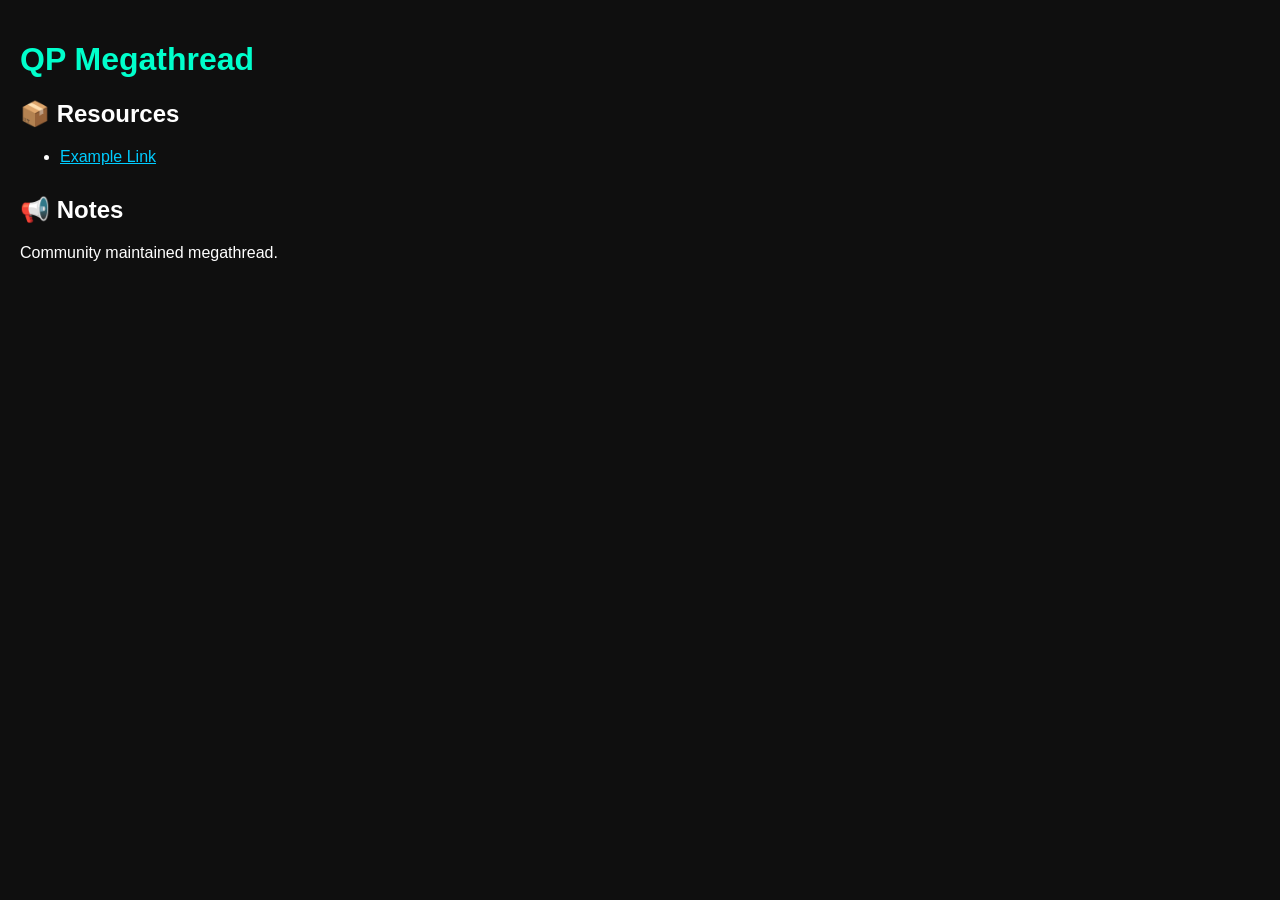
==== index.html @ d5d96639 "Add initial index.html for QP Megathread" ====
<!DOCTYPE html>
<html lang="en">
<head>
    <meta charset="UTF-8">
    <meta name="viewport" content="width=device-width, initial-scale=1.0">
    <title>QP Megathread</title>
    <style>
        body {
            font-family: Arial, sans-serif;
            background: #0f0f0f;
            color: #ffffff;
            margin: 0;
            padding: 20px;
        }
        h1 {
            color: #00ffcc;
        }
        a {
            color: #00ccff;
        }
        .section {
            margin-bottom: 30px;
        }
    </style>
</head>
<body>

<h1>QP Megathread</h1>

<div class="section">
    <h2>📦 Resources</h2>
    <ul>
        <li><a href="#">Example Link</a></li>
    </ul>
</div>

<div class="section">
    <h2>📢 Notes</h2>
    <p>Community maintained megathread.</p>
</div>

</body>
</html>
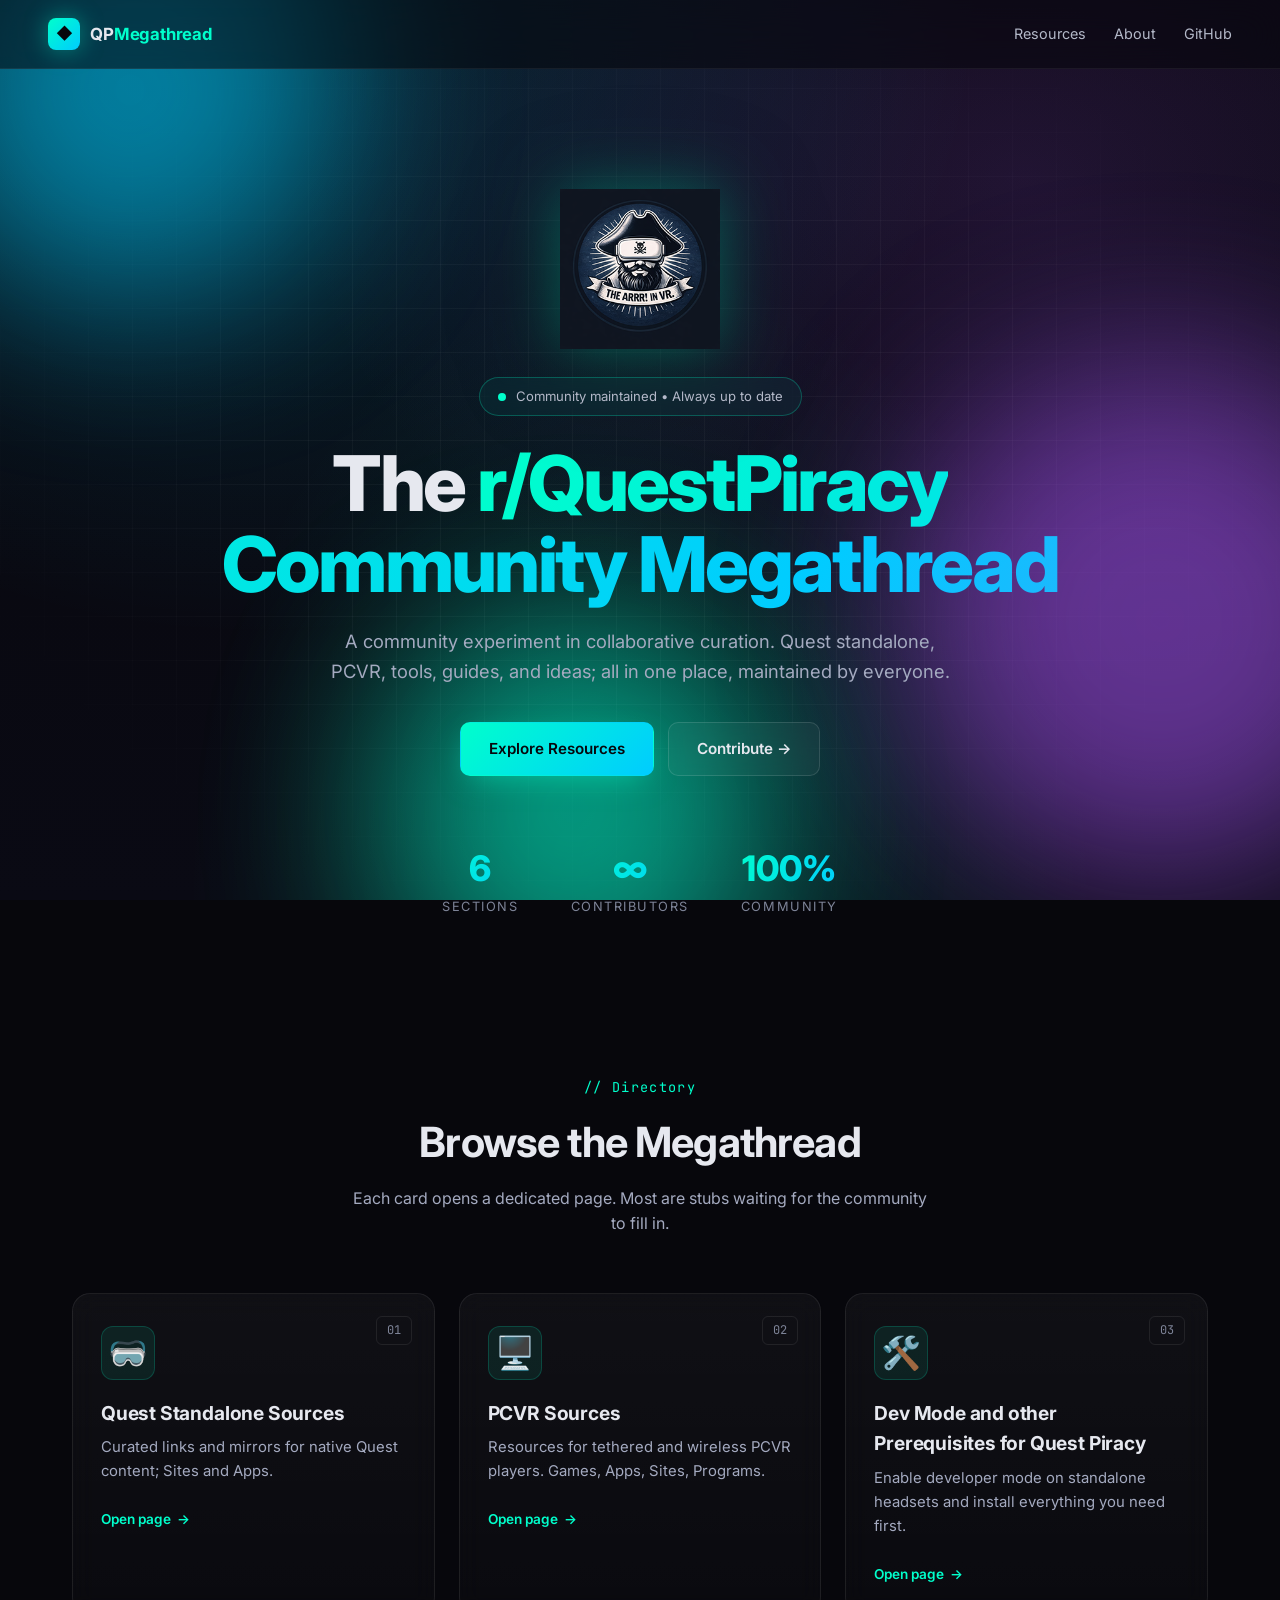
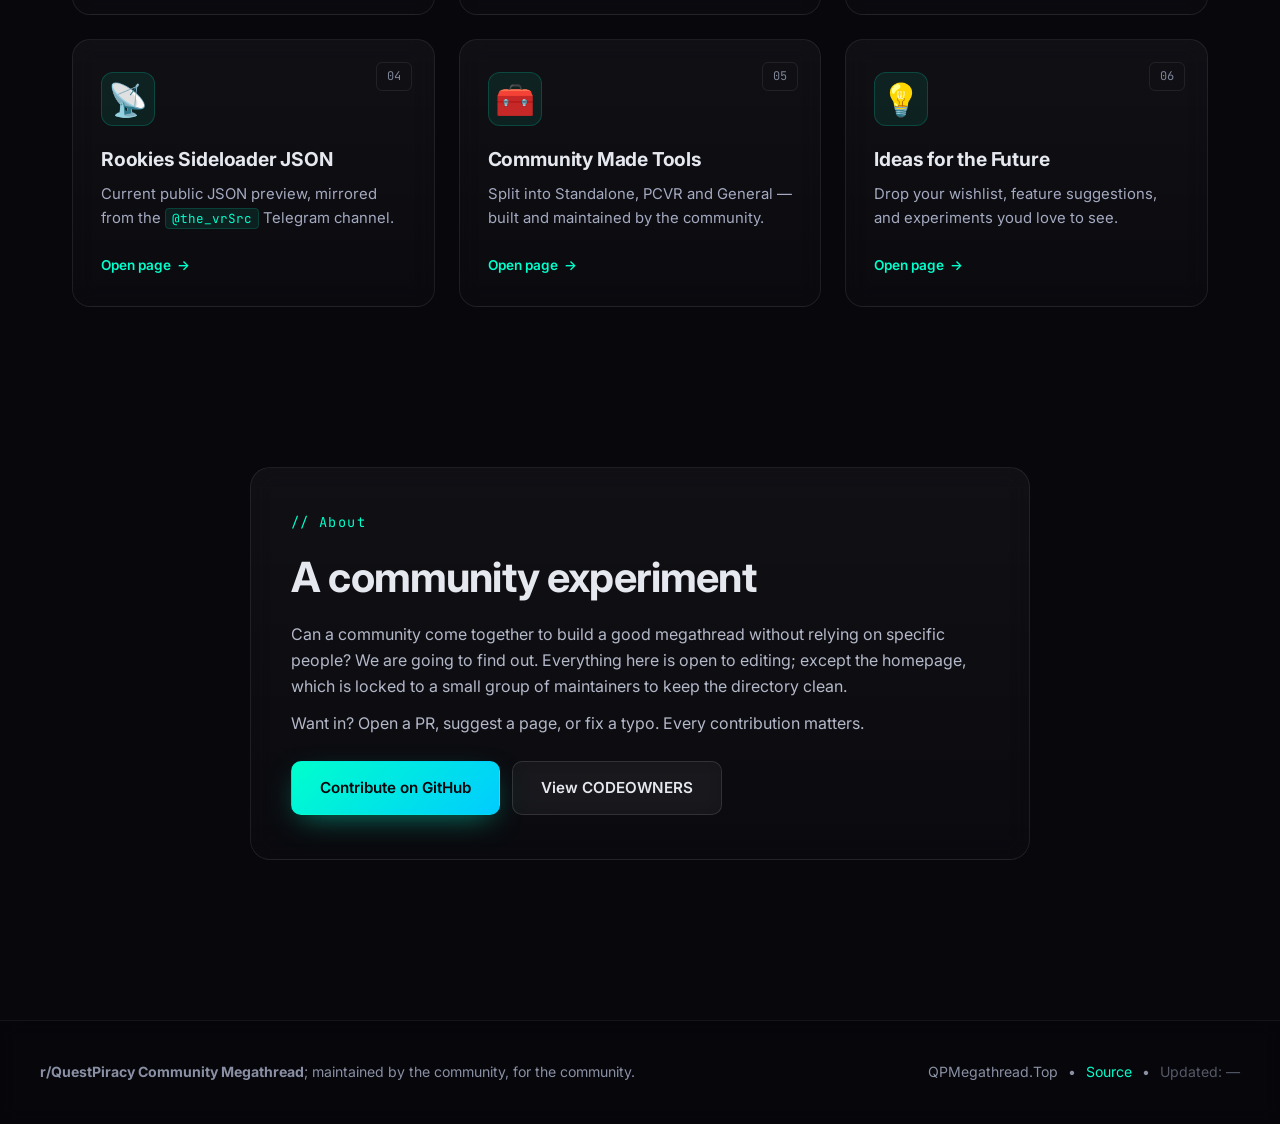
==== commit d62ef952: "Merge pull request #3 from KaladinDMP/claude/enhance-design-navigation-QnfER Claude/enhance design n" ====
--- a/index.html
+++ b/index.html
@@ -3,41 +3,166 @@
 <head>
     <meta charset="UTF-8">
     <meta name="viewport" content="width=device-width, initial-scale=1.0">
-    <title>QP Megathread</title>
-    <style>
-        body {
-            font-family: Arial, sans-serif;
-            background: #0f0f0f;
-            color: #ffffff;
-            margin: 0;
-            padding: 20px;
-        }
-        h1 {
-            color: #00ffcc;
-        }
-        a {
-            color: #00ccff;
-        }
-        .section {
-            margin-bottom: 30px;
-        }
-    </style>
+    <title>r/QuestPiracy Community Megathread</title>
+    <meta name="description" content="A community-maintained r/QuestPiracy megathread for Quest VR headets; Standalone, PCVR resources, tools, and guides.">
+    <link rel="icon" type="image/x-icon" href="assets/images/favicon.ico">
+    <link rel="apple-touch-icon" href="assets/images/logo.png">
+    <link rel="preconnect" href="https://fonts.googleapis.com">
+    <link rel="preconnect" href="https://fonts.gstatic.com" crossorigin>
+    <link href="https://fonts.googleapis.com/css2?family=Inter:wght@300;400;500;600;700;800&family=JetBrains+Mono:wght@400;600&display=swap" rel="stylesheet">
+    <link rel="stylesheet" href="assets/css/style.css">
 </head>
 <body>
 
-<h1>QP Megathread</h1>
-
-<div class="section">
-    <h2>📦 Resources</h2>
-    <ul>
-        <li><a href="#">Example Link</a></li>
-    </ul>
+<!-- Animated background -->
+<div class="bg-gradient"></div>
+<div class="bg-grid"></div>
+<div class="bg-orbs">
+    <div class="orb orb-1"></div>
+    <div class="orb orb-2"></div>
+    <div class="orb orb-3"></div>
 </div>
 
-<div class="section">
-    <h2>📢 Notes</h2>
-    <p>Community maintained megathread.</p>
-</div>
+<!-- Navbar -->
+<nav class="navbar">
+    <a href="index.html" class="brand">
+        <span class="brand-icon">◆</span>
+        <span class="brand-text">QP<span class="brand-accent">Megathread</span></span>
+    </a>
+    <div class="nav-links">
+        <a href="#resources">Resources</a>
+        <a href="#about">About</a>
+        <a href="https://github.com/KaladinDMP/QP-Megathread" target="_blank" rel="noopener">GitHub</a>
+    </div>
+</nav>
 
+<!-- Hero -->
+<header class="hero">
+    <div class="hero-logo-wrap">
+        <img src="assets/images/logo.png" alt="QP Megathread logo" class="hero-logo">
+    </div>
+    <div class="hero-badge">
+        <span class="pulse-dot"></span>
+        Community maintained &bull; Always up to date
+    </div>
+    <h1 class="hero-title">
+        The <span class="gradient-text">r/QuestPiracy Community Megathread</span>
+    </h1>
+    <p class="hero-sub">
+        A community experiment in collaborative curation. Quest standalone, PCVR, tools, guides, and ideas; all in one place, maintained by everyone.
+    </p>
+    <div class="hero-cta">
+        <a href="#resources" class="btn btn-primary">Explore Resources</a>
+        <a href="https://github.com/KaladinDMP/QP-Megathread" target="_blank" rel="noopener" class="btn btn-ghost">Contribute →</a>
+    </div>
+    <div class="hero-stats">
+        <div class="stat"><div class="stat-num">6</div><div class="stat-label">Sections</div></div>
+        <div class="stat"><div class="stat-num">∞</div><div class="stat-label">Contributors</div></div>
+        <div class="stat"><div class="stat-num">100%</div><div class="stat-label">Community</div></div>
+    </div>
+</header>
+
+<!-- Resources grid -->
+<section id="resources" class="section">
+    <div class="section-head">
+        <div class="section-kicker">// Directory</div>
+        <h2 class="section-title">Browse the Megathread</h2>
+        <p class="section-sub">Each card opens a dedicated page. Most are stubs waiting for the community to fill in.</p>
+    </div>
+
+    <div class="card-grid">
+        <a href="pages/quest-standalone.html" class="card" style="--i:1">
+            <div class="card-glow"></div>
+            <div class="card-icon">🥽</div>
+            <div class="card-tag">01</div>
+            <h3 class="card-title">Quest Standalone Sources</h3>
+            <p class="card-desc">Curated links and mirrors for native Quest content; Sites and Apps.</p>
+            <div class="card-cta">Open page <span class="arrow">→</span></div>
+        </a>
+
+        <a href="pages/pcvr.html" class="card" style="--i:2">
+            <div class="card-glow"></div>
+            <div class="card-icon">🖥️</div>
+            <div class="card-tag">02</div>
+            <h3 class="card-title">PCVR Sources</h3>
+            <p class="card-desc">Resources for tethered and wireless PCVR players. Games, Apps, Sites, Programs.</p>
+            <div class="card-cta">Open page <span class="arrow">→</span></div>
+        </a>
+
+        <a href="pages/dev-mode.html" class="card" style="--i:3">
+            <div class="card-glow"></div>
+            <div class="card-icon">🛠️</div>
+            <div class="card-tag">03</div>
+            <h3 class="card-title">Dev Mode and other Prerequisites for Quest Piracy</h3>
+            <p class="card-desc">Enable developer mode on standalone headsets and install everything you need first.</p>
+            <div class="card-cta">Open page <span class="arrow">→</span></div>
+        </a>
+
+        <a href="pages/rookies-json.html" class="card" style="--i:4">
+            <div class="card-glow"></div>
+            <div class="card-icon">📡</div>
+            <div class="card-tag">04</div>
+            <h3 class="card-title">Rookies Sideloader JSON</h3>
+            <p class="card-desc">Current public JSON preview, mirrored from the <code>@the_vrSrc</code> Telegram channel.</p>
+            <div class="card-cta">Open page <span class="arrow">→</span></div>
+        </a>
+
+        <a href="pages/tools.html" class="card" style="--i:5">
+            <div class="card-glow"></div>
+            <div class="card-icon">🧰</div>
+            <div class="card-tag">05</div>
+            <h3 class="card-title">Community Made Tools</h3>
+            <p class="card-desc">Split into Standalone, PCVR and General &mdash; built and maintained by the community.</p>
+            <div class="card-cta">Open page <span class="arrow">→</span></div>
+        </a>
+
+        <a href="pages/ideas.html" class="card" style="--i:6">
+            <div class="card-glow"></div>
+            <div class="card-icon">💡</div>
+            <div class="card-tag">06</div>
+            <h3 class="card-title">Ideas for the Future</h3>
+            <p class="card-desc">Drop your wishlist, feature suggestions, and experiments youd love to see.</p>
+            <div class="card-cta">Open page <span class="arrow">→</span></div>
+        </a>
+    </div>
+</section>
+
+<!-- About -->
+<section id="about" class="section">
+    <div class="about-wrap">
+        <div class="about-card">
+            <div class="section-kicker">// About</div>
+            <h2 class="section-title">A community experiment</h2>
+            <p>
+                Can a community come together to build a good megathread without relying on specific people? We are going to find out.
+                Everything here is open to editing; except the homepage, which is locked to a small group of maintainers to keep the directory clean.
+            </p>
+            <p>
+                Want in? Open a PR, suggest a page, or fix a typo. Every contribution matters.
+            </p>
+            <div class="about-actions">
+                <a href="https://github.com/KaladinDMP/QP-Megathread" target="_blank" rel="noopener" class="btn btn-primary">Contribute on GitHub</a>
+                <a href="https://github.com/KaladinDMP/QP-Megathread/blob/main/.github/CODEOWNERS" target="_blank" rel="noopener" class="btn btn-ghost">View CODEOWNERS</a>
+            </div>
+        </div>
+    </div>
+</section>
+
+<footer class="footer">
+    <div class="footer-inner">
+        <div>
+            <strong>r/QuestPiracy Community Megathread</strong>; maintained by the community, for the community.
+        </div>
+        <div class="footer-meta">
+            <span>QPMegathread.Top</span>
+            <span>&bull;</span>
+            <a href="https://github.com/KaladinDMP/QP-Megathread" target="_blank" rel="noopener">Source</a>
+            <span>&bull;</span>
+            <span id="last-updated" style="opacity:0.6;">Updated: —</span>
+        </div>
+    </div>
+</footer>
+
+<script src="assets/js/main.js"></script>
 </body>
 </html>
--- a/assets/css/style.css
+++ b/assets/css/style.css
@@ -0,0 +1,545 @@
+/* ---------- Reset & base ---------- */
+*,*::before,*::after { box-sizing: border-box; }
+html { scroll-behavior: smooth; }
+body {
+    margin: 0;
+    font-family: 'Inter', system-ui, -apple-system, sans-serif;
+    background: #07070c;
+    color: #e6e8ef;
+    line-height: 1.6;
+    overflow-x: hidden;
+    min-height: 100vh;
+}
+
+code {
+    font-family: 'JetBrains Mono', ui-monospace, monospace;
+    background: rgba(0, 255, 204, 0.08);
+    color: #00ffcc;
+    padding: 1px 6px;
+    border-radius: 4px;
+    font-size: 0.85em;
+    border: 1px solid rgba(0, 255, 204, 0.15);
+}
+
+a { color: inherit; text-decoration: none; }
+
+/* ---------- Background ---------- */
+.bg-gradient {
+    position: fixed;
+    inset: 0;
+    z-index: -3;
+    background:
+        radial-gradient(ellipse at 20% 0%, rgba(0, 204, 255, 0.18), transparent 50%),
+        radial-gradient(ellipse at 80% 20%, rgba(168, 85, 247, 0.16), transparent 50%),
+        radial-gradient(ellipse at 50% 100%, rgba(0, 255, 204, 0.14), transparent 50%),
+        linear-gradient(180deg, #07070c 0%, #0a0a14 100%);
+    animation: bg-shift 18s ease-in-out infinite alternate;
+}
+
+@keyframes bg-shift {
+    0%   { background-position: 0% 0%, 100% 0%, 50% 100%, 0 0; }
+    100% { background-position: 10% 10%, 90% 15%, 55% 95%, 0 0; }
+}
+
+.bg-grid {
+    position: fixed;
+    inset: 0;
+    z-index: -2;
+    background-image:
+        linear-gradient(rgba(255,255,255,0.035) 1px, transparent 1px),
+        linear-gradient(90deg, rgba(255,255,255,0.035) 1px, transparent 1px);
+    background-size: 44px 44px;
+    mask-image: radial-gradient(ellipse at center, black 40%, transparent 80%);
+    -webkit-mask-image: radial-gradient(ellipse at center, black 40%, transparent 80%);
+}
+
+.bg-orbs { position: fixed; inset: 0; z-index: -1; pointer-events: none; overflow: hidden; }
+.orb {
+    position: absolute;
+    border-radius: 50%;
+    filter: blur(90px);
+    opacity: 0.55;
+    will-change: transform;
+}
+.orb-1 { width: 420px; height: 420px; top: -120px; left: -80px; background: #00ccff; animation: float 14s ease-in-out infinite; }
+.orb-2 { width: 520px; height: 520px; top: 40%;    right: -140px; background: #a855f7; animation: float 17s ease-in-out infinite reverse; }
+.orb-3 { width: 380px; height: 380px; bottom: -100px; left: 30%;  background: #00ffcc; animation: float 20s ease-in-out infinite; }
+
+@keyframes float {
+    0%,100% { transform: translate(0,0) scale(1); }
+    50%     { transform: translate(40px,-30px) scale(1.08); }
+}
+
+/* ---------- Navbar ---------- */
+.navbar {
+    position: sticky;
+    top: 0;
+    z-index: 50;
+    display: flex;
+    align-items: center;
+    justify-content: space-between;
+    padding: 18px 48px;
+    backdrop-filter: blur(18px);
+    -webkit-backdrop-filter: blur(18px);
+    background: rgba(7, 7, 12, 0.55);
+    border-bottom: 1px solid rgba(255,255,255,0.06);
+    animation: slide-down 0.8s ease-out;
+}
+
+@keyframes slide-down {
+    from { transform: translateY(-100%); opacity: 0; }
+    to   { transform: translateY(0);     opacity: 1; }
+}
+
+.brand {
+    display: flex;
+    align-items: center;
+    gap: 10px;
+    font-weight: 700;
+    font-size: 1.05rem;
+    letter-spacing: -0.01em;
+}
+.brand-icon {
+    display: inline-flex;
+    align-items: center;
+    justify-content: center;
+    width: 32px; height: 32px;
+    background: linear-gradient(135deg, #00ffcc, #00ccff);
+    color: #07070c;
+    border-radius: 8px;
+    font-size: 16px;
+    box-shadow: 0 0 24px rgba(0, 255, 204, 0.4);
+    animation: spin-slow 12s linear infinite;
+}
+@keyframes spin-slow { from { transform: rotate(0deg); } to { transform: rotate(360deg); } }
+
+/* Hero logo (big, centred, floating above the title) */
+.hero-logo-wrap {
+    display: flex;
+    justify-content: center;
+    margin-bottom: 28px;
+    animation: fade-up 1s ease-out;
+}
+.hero-logo {
+    width: clamp(110px, 18vw, 160px);
+    height: auto;
+    object-fit: contain;
+    filter:
+        drop-shadow(0 0 32px rgba(0, 255, 204, 0.35))
+        drop-shadow(0 12px 40px rgba(0, 0, 0, 0.5));
+    animation: hero-float 6s ease-in-out infinite;
+    transition: transform 0.5s ease, filter 0.5s ease;
+}
+.hero-logo:hover {
+    transform: scale(1.06) rotate(-2deg);
+    filter:
+        drop-shadow(0 0 48px rgba(0, 255, 204, 0.55))
+        drop-shadow(0 16px 48px rgba(0, 0, 0, 0.55));
+}
+@keyframes hero-float {
+    0%,100% { transform: translateY(0); }
+    50%     { transform: translateY(-10px); }
+}
+
+.brand-accent { color: #00ffcc; }
+
+.nav-links { display: flex; gap: 28px; }
+.nav-links a {
+    font-size: 0.9rem;
+    color: #b4b9c9;
+    position: relative;
+    transition: color 0.25s ease;
+}
+.nav-links a::after {
+    content: '';
+    position: absolute;
+    left: 0; bottom: -4px;
+    width: 0; height: 2px;
+    background: linear-gradient(90deg, #00ffcc, #00ccff);
+    transition: width 0.3s ease;
+}
+.nav-links a:hover { color: #fff; }
+.nav-links a:hover::after { width: 100%; }
+
+/* ---------- Hero ---------- */
+.hero {
+    max-width: 1040px;
+    margin: 0 auto;
+    padding: 120px 32px 80px;
+    text-align: center;
+    animation: fade-up 1s ease-out;
+}
+
+@keyframes fade-up {
+    from { opacity: 0; transform: translateY(30px); }
+    to   { opacity: 1; transform: translateY(0); }
+}
+
+.hero-badge {
+    display: inline-flex;
+    align-items: center;
+    gap: 10px;
+    padding: 8px 18px;
+    border: 1px solid rgba(0, 255, 204, 0.25);
+    border-radius: 999px;
+    font-size: 0.82rem;
+    color: #b4b9c9;
+    background: rgba(0, 255, 204, 0.05);
+    margin-bottom: 28px;
+    backdrop-filter: blur(10px);
+}
+.pulse-dot {
+    width: 8px; height: 8px;
+    border-radius: 50%;
+    background: #00ffcc;
+    box-shadow: 0 0 0 0 rgba(0, 255, 204, 0.7);
+    animation: pulse 2s infinite;
+}
+@keyframes pulse {
+    0%   { box-shadow: 0 0 0 0   rgba(0, 255, 204, 0.7); }
+    70%  { box-shadow: 0 0 0 12px rgba(0, 255, 204, 0); }
+    100% { box-shadow: 0 0 0 0   rgba(0, 255, 204, 0); }
+}
+
+.hero-title {
+    font-size: clamp(2.6rem, 6vw, 4.8rem);
+    font-weight: 800;
+    letter-spacing: -0.035em;
+    line-height: 1.05;
+    margin: 0 0 22px;
+}
+.gradient-text {
+    background: linear-gradient(120deg, #00ffcc 0%, #00ccff 40%, #a855f7 100%);
+    background-size: 200% 200%;
+    -webkit-background-clip: text;
+    background-clip: text;
+    color: transparent;
+    animation: gradient-shift 6s ease-in-out infinite;
+}
+@keyframes gradient-shift {
+    0%,100% { background-position: 0% 50%; }
+    50%     { background-position: 100% 50%; }
+}
+
+.hero-sub {
+    font-size: 1.15rem;
+    color: #a4aac0;
+    max-width: 640px;
+    margin: 0 auto 36px;
+}
+
+.hero-cta {
+    display: flex;
+    gap: 14px;
+    justify-content: center;
+    flex-wrap: wrap;
+    margin-bottom: 64px;
+}
+
+.btn {
+    display: inline-flex;
+    align-items: center;
+    gap: 8px;
+    padding: 14px 28px;
+    border-radius: 10px;
+    font-weight: 600;
+    font-size: 0.95rem;
+    transition: transform 0.25s ease, box-shadow 0.25s ease, background 0.25s ease;
+    cursor: pointer;
+    border: 1px solid transparent;
+}
+.btn-primary {
+    background: linear-gradient(135deg, #00ffcc, #00ccff);
+    color: #07070c;
+    box-shadow: 0 10px 30px -10px rgba(0, 255, 204, 0.5);
+}
+.btn-primary:hover { transform: translateY(-2px); box-shadow: 0 18px 44px -10px rgba(0, 255, 204, 0.65); }
+.btn-ghost {
+    background: rgba(255,255,255,0.04);
+    color: #e6e8ef;
+    border-color: rgba(255,255,255,0.12);
+    backdrop-filter: blur(10px);
+}
+.btn-ghost:hover { background: rgba(255,255,255,0.08); transform: translateY(-2px); }
+
+.hero-stats {
+    display: flex;
+    justify-content: center;
+    gap: 52px;
+    flex-wrap: wrap;
+}
+.stat-num {
+    font-size: 2.2rem;
+    font-weight: 800;
+    background: linear-gradient(120deg, #00ffcc, #00ccff);
+    -webkit-background-clip: text;
+    background-clip: text;
+    color: transparent;
+}
+.stat-label {
+    font-size: 0.8rem;
+    color: #7e8498;
+    text-transform: uppercase;
+    letter-spacing: 0.12em;
+}
+
+/* ---------- Sections ---------- */
+.section {
+    max-width: 1200px;
+    margin: 0 auto;
+    padding: 80px 32px;
+}
+.section-head { text-align: center; margin-bottom: 56px; }
+.section-kicker {
+    font-family: 'JetBrains Mono', monospace;
+    color: #00ffcc;
+    font-size: 0.85rem;
+    letter-spacing: 0.1em;
+    margin-bottom: 10px;
+}
+.section-title {
+    font-size: clamp(1.8rem, 3.5vw, 2.6rem);
+    font-weight: 700;
+    letter-spacing: -0.02em;
+    margin: 0 0 10px;
+}
+.section-sub {
+    color: #a4aac0;
+    max-width: 580px;
+    margin: 0 auto;
+}
+
+/* ---------- Card grid ---------- */
+.card-grid {
+    display: grid;
+    grid-template-columns: repeat(auto-fit, minmax(300px, 1fr));
+    gap: 24px;
+}
+
+.card {
+    position: relative;
+    padding: 32px 28px 28px;
+    border-radius: 18px;
+    background: linear-gradient(180deg, rgba(255,255,255,0.04), rgba(255,255,255,0.015));
+    border: 1px solid rgba(255,255,255,0.08);
+    overflow: hidden;
+    transition: transform 0.4s cubic-bezier(.2,.8,.2,1), border-color 0.3s ease;
+    opacity: 0;
+    transform: translateY(24px);
+    animation: card-in 0.7s cubic-bezier(.2,.8,.2,1) forwards;
+    animation-delay: calc(var(--i, 1) * 80ms);
+    backdrop-filter: blur(12px);
+}
+@keyframes card-in { to { opacity: 1; transform: translateY(0); } }
+
+.card::before {
+    content: '';
+    position: absolute;
+    inset: 0;
+    padding: 1px;
+    border-radius: inherit;
+    background: linear-gradient(135deg, rgba(0,255,204,0.4), transparent 40%, rgba(168,85,247,0.4));
+    -webkit-mask: linear-gradient(#fff 0 0) content-box, linear-gradient(#fff 0 0);
+    mask: linear-gradient(#fff 0 0) content-box, linear-gradient(#fff 0 0);
+    -webkit-mask-composite: xor;
+    mask-composite: exclude;
+    opacity: 0;
+    transition: opacity 0.3s ease;
+    pointer-events: none;
+}
+.card:hover { transform: translateY(-6px); }
+.card:hover::before { opacity: 1; }
+
+.card-glow {
+    position: absolute;
+    top: -60%; left: -60%;
+    width: 220%; height: 220%;
+    background: radial-gradient(circle, rgba(0, 255, 204, 0.12), transparent 40%);
+    opacity: 0;
+    transition: opacity 0.4s ease;
+    pointer-events: none;
+}
+.card:hover .card-glow { opacity: 1; }
+
+.card-icon {
+    font-size: 2rem;
+    margin-bottom: 18px;
+    display: inline-flex;
+    align-items: center;
+    justify-content: center;
+    width: 54px; height: 54px;
+    border-radius: 12px;
+    background: rgba(0, 255, 204, 0.08);
+    border: 1px solid rgba(0, 255, 204, 0.18);
+    transition: transform 0.4s ease;
+}
+.card:hover .card-icon { transform: rotate(-5deg) scale(1.05); }
+
+.card-tag {
+    position: absolute;
+    top: 22px; right: 22px;
+    font-family: 'JetBrains Mono', monospace;
+    font-size: 0.75rem;
+    color: #7e8498;
+    padding: 4px 10px;
+    border: 1px solid rgba(255,255,255,0.08);
+    border-radius: 6px;
+}
+
+.card-title {
+    font-size: 1.2rem;
+    font-weight: 700;
+    margin: 0 0 8px;
+    letter-spacing: -0.01em;
+}
+.card-desc {
+    color: #a4aac0;
+    font-size: 0.93rem;
+    margin: 0 0 22px;
+    min-height: 46px;
+}
+.card-cta {
+    font-size: 0.85rem;
+    font-weight: 600;
+    color: #00ffcc;
+    display: inline-flex;
+    align-items: center;
+    gap: 6px;
+}
+.arrow { transition: transform 0.3s ease; display: inline-block; }
+.card:hover .arrow { transform: translateX(5px); }
+
+/* ---------- About ---------- */
+.about-wrap { display: flex; justify-content: center; }
+.about-card {
+    max-width: 780px;
+    padding: 44px 40px;
+    border-radius: 20px;
+    background: linear-gradient(180deg, rgba(255,255,255,0.04), rgba(255,255,255,0.015));
+    border: 1px solid rgba(255,255,255,0.08);
+    backdrop-filter: blur(12px);
+}
+.about-card p { color: #b4b9c9; margin: 12px 0; }
+.about-actions { display: flex; gap: 12px; flex-wrap: wrap; margin-top: 24px; }
+
+/* ---------- Footer ---------- */
+.footer {
+    margin-top: 80px;
+    padding: 40px 32px;
+    border-top: 1px solid rgba(255,255,255,0.06);
+    background: rgba(7,7,12,0.4);
+    backdrop-filter: blur(8px);
+}
+.footer-inner {
+    max-width: 1200px;
+    margin: 0 auto;
+    display: flex;
+    justify-content: space-between;
+    gap: 20px;
+    flex-wrap: wrap;
+    color: #8a90a4;
+    font-size: 0.88rem;
+}
+.footer-meta { display: flex; gap: 10px; }
+.footer-meta a { color: #00ffcc; }
+.footer-meta a:hover { text-decoration: underline; }
+
+/* ---------- Page template (subpages) ---------- */
+.page-hero {
+    max-width: 900px;
+    margin: 0 auto;
+    padding: 100px 32px 40px;
+    text-align: center;
+    animation: fade-up 0.8s ease-out;
+}
+.page-hero h1 {
+    font-size: clamp(2.2rem, 5vw, 3.6rem);
+    font-weight: 800;
+    letter-spacing: -0.03em;
+    margin: 14px 0 16px;
+}
+.page-hero p { color: #a4aac0; max-width: 640px; margin: 0 auto; font-size: 1.05rem; }
+
+.breadcrumb {
+    display: inline-flex;
+    gap: 8px;
+    font-size: 0.82rem;
+    color: #7e8498;
+    font-family: 'JetBrains Mono', monospace;
+}
+.breadcrumb a { color: #00ffcc; }
+.breadcrumb a:hover { text-decoration: underline; }
+
+.placeholder {
+    max-width: 900px;
+    margin: 20px auto 80px;
+    padding: 0 32px;
+}
+.placeholder-box {
+    border: 1px dashed rgba(255,255,255,0.14);
+    border-radius: 16px;
+    padding: 48px 32px;
+    text-align: center;
+    background: rgba(255,255,255,0.02);
+    color: #8a90a4;
+}
+.placeholder-box strong { color: #e6e8ef; display: block; margin-bottom: 8px; font-size: 1.1rem; }
+
+.subnav {
+    display: flex;
+    gap: 10px;
+    flex-wrap: wrap;
+    justify-content: center;
+    margin: 16px 0 40px;
+}
+.subnav a {
+    padding: 8px 16px;
+    border-radius: 8px;
+    font-size: 0.85rem;
+    background: rgba(255,255,255,0.04);
+    border: 1px solid rgba(255,255,255,0.08);
+    color: #b4b9c9;
+    transition: all 0.25s ease;
+}
+.subnav a:hover { background: rgba(0,255,204,0.08); border-color: rgba(0,255,204,0.3); color: #fff; }
+
+/* ---------- Telegram embed (rookies page) ---------- */
+.tg-wrap {
+    max-width: 900px;
+    margin: 0 auto 80px;
+    padding: 0 32px;
+}
+.tg-frame {
+    width: 100%;
+    height: 620px;
+    border-radius: 16px;
+    border: 1px solid rgba(255,255,255,0.08);
+    background: #17212b;
+    overflow: hidden;
+}
+.tg-frame iframe { width: 100%; height: 100%; border: 0; }
+.tg-note {
+    color: #8a90a4;
+    font-size: 0.85rem;
+    text-align: center;
+    margin-top: 16px;
+}
+
+/* ---------- Responsive ---------- */
+@media (max-width: 720px) {
+    .navbar { padding: 14px 20px; }
+    .nav-links { gap: 18px; }
+    .nav-links a:nth-child(1) { display: none; }
+    .hero { padding: 80px 20px 60px; }
+    .hero-stats { gap: 36px; }
+    .section { padding: 60px 20px; }
+    .about-card { padding: 32px 24px; }
+}
+
+@media (prefers-reduced-motion: reduce) {
+    *, *::before, *::after {
+        animation-duration: 0.01ms !important;
+        animation-iteration-count: 1 !important;
+        transition-duration: 0.01ms !important;
+    }
+}
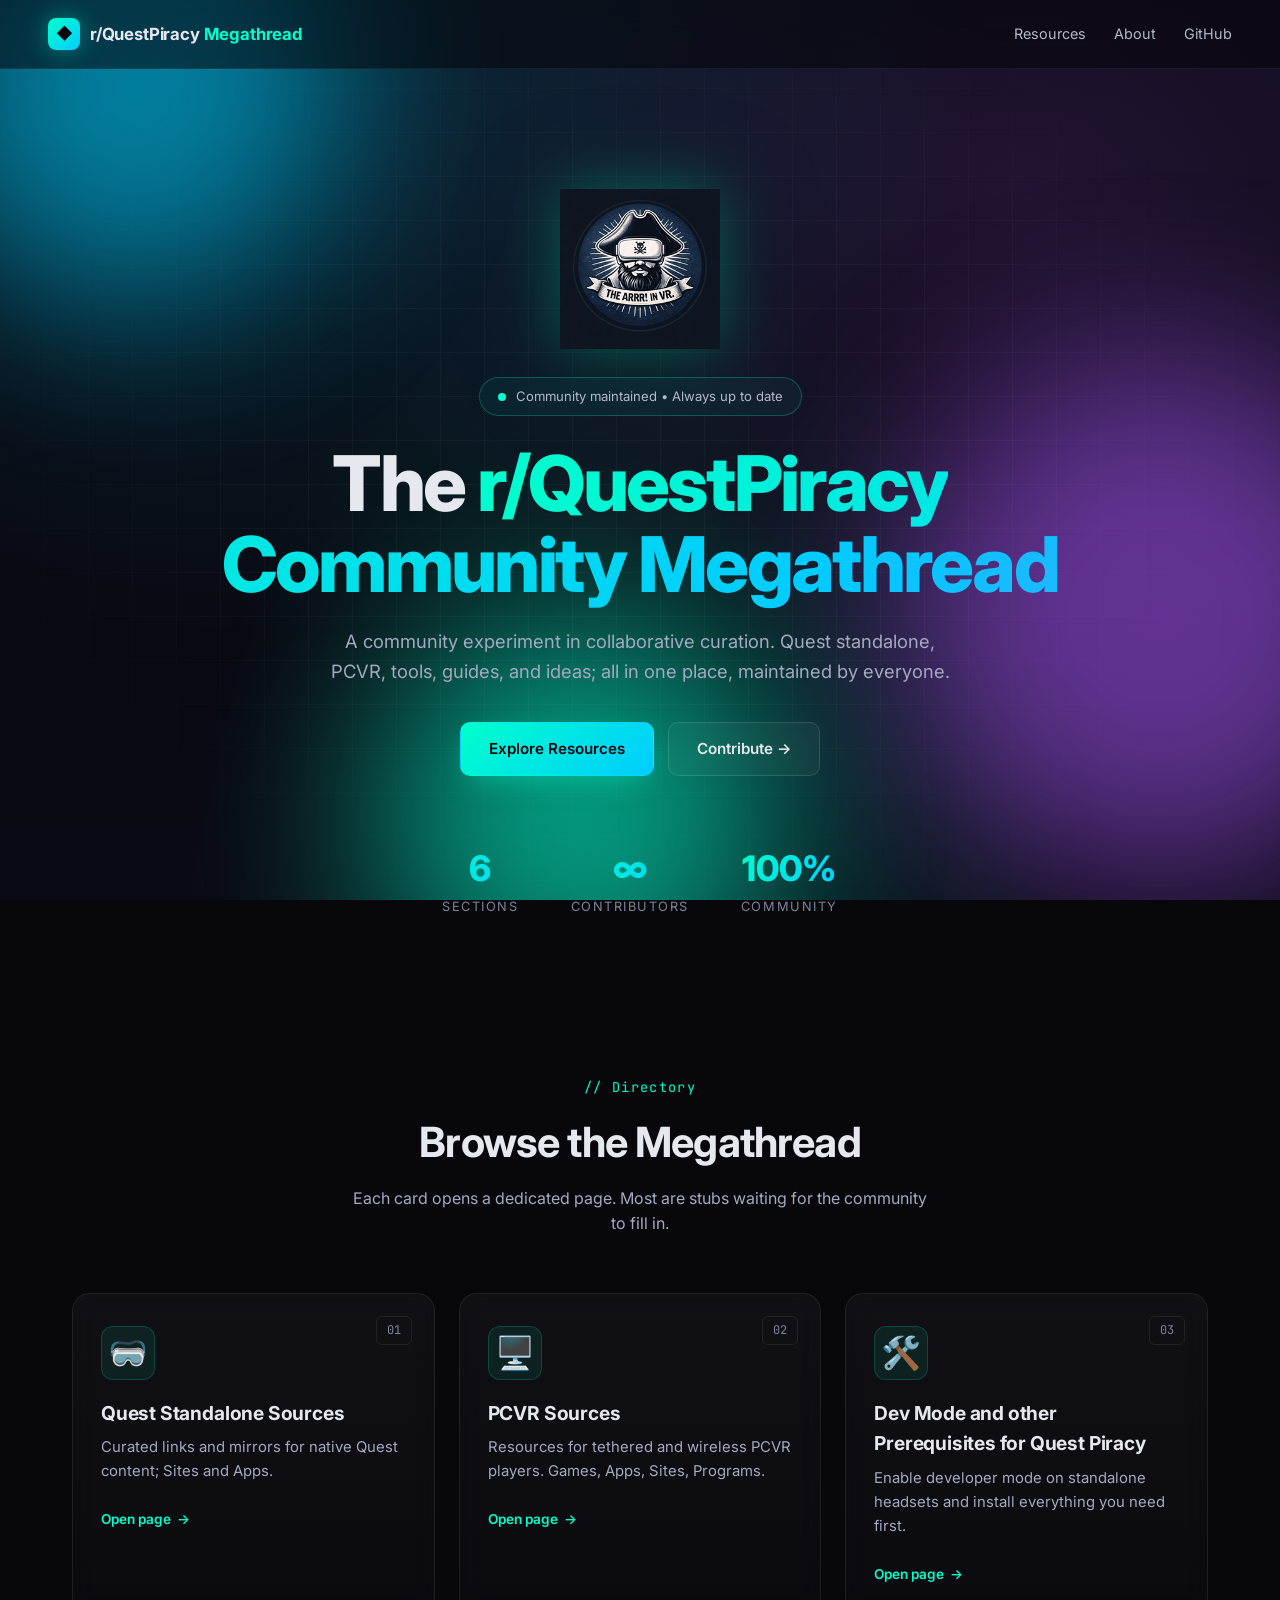
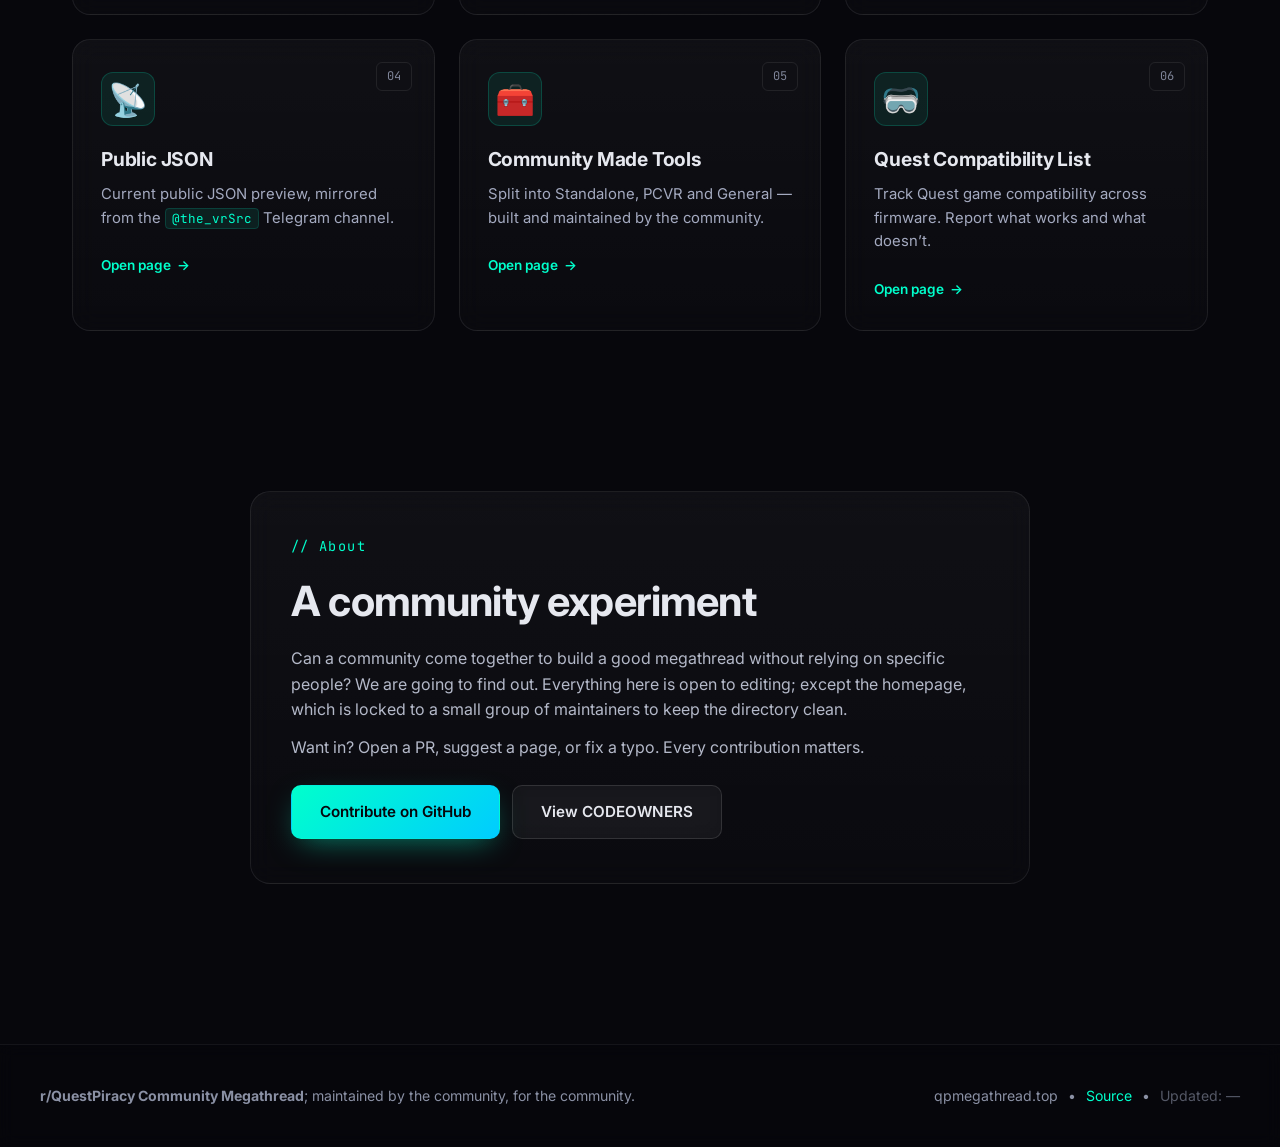
==== commit d2da11ce: "🥽 Quest Compatibility List" ====
--- a/index.html
+++ b/index.html
@@ -27,7 +27,7 @@
 <nav class="navbar">
     <a href="index.html" class="brand">
         <span class="brand-icon">◆</span>
-        <span class="brand-text">QP<span class="brand-accent">Megathread</span></span>
+        <span class="brand-text">r/QuestPiracy <span class="brand-accent">Megathread</span></span>
     </a>
     <div class="nav-links">
         <a href="#resources">Resources</a>
@@ -39,7 +39,7 @@
 <!-- Hero -->
 <header class="hero">
     <div class="hero-logo-wrap">
-        <img src="assets/images/logo.png" alt="QP Megathread logo" class="hero-logo">
+        <img src="assets/images/logo.png" alt="r/QuestPiracy Community Megathread" class="hero-logo">
     </div>
     <div class="hero-badge">
         <span class="pulse-dot"></span>
@@ -98,11 +98,11 @@
             <div class="card-cta">Open page <span class="arrow">→</span></div>
         </a>
 
-        <a href="pages/rookies-json.html" class="card" style="--i:4">
+        <a href="pages/public-json.html" class="card" style="--i:4">
             <div class="card-glow"></div>
             <div class="card-icon">📡</div>
             <div class="card-tag">04</div>
-            <h3 class="card-title">Rookies Sideloader JSON</h3>
+            <h3 class="card-title">Public JSON</h3>
             <p class="card-desc">Current public JSON preview, mirrored from the <code>@the_vrSrc</code> Telegram channel.</p>
             <div class="card-cta">Open page <span class="arrow">→</span></div>
         </a>
@@ -116,12 +116,12 @@
             <div class="card-cta">Open page <span class="arrow">→</span></div>
         </a>
 
-        <a href="pages/ideas.html" class="card" style="--i:6">
+        <a href="pages/list.html" class="card" style="--i:6">
             <div class="card-glow"></div>
-            <div class="card-icon">💡</div>
+            <div class="card-icon">🥽</div>
             <div class="card-tag">06</div>
-            <h3 class="card-title">Ideas for the Future</h3>
-            <p class="card-desc">Drop your wishlist, feature suggestions, and experiments youd love to see.</p>
+            <h3 class="card-title">Quest Compatibility List</h3>
+            <p class="card-desc">Track Quest game compatibility across firmware. Report what works and what doesn’t.</p>
             <div class="card-cta">Open page <span class="arrow">→</span></div>
         </a>
     </div>
@@ -154,7 +154,7 @@
             <strong>r/QuestPiracy Community Megathread</strong>; maintained by the community, for the community.
         </div>
         <div class="footer-meta">
-            <span>QPMegathread.Top</span>
+            <span>qpmegathread.top</span>
             <span>&bull;</span>
             <a href="https://github.com/KaladinDMP/QP-Megathread" target="_blank" rel="noopener">Source</a>
             <span>&bull;</span>
--- a/assets/css/style.css
+++ b/assets/css/style.css
@@ -503,26 +503,120 @@
 }
 .subnav a:hover { background: rgba(0,255,204,0.08); border-color: rgba(0,255,204,0.3); color: #fff; }
 
-/* ---------- Telegram embed (rookies page) ---------- */
+/* ---------- Telegram link-out card (rookies page) ---------- */
 .tg-wrap {
-    max-width: 900px;
-    margin: 0 auto 80px;
+    max-width: 760px;
+    margin: 20px auto 60px;
     padding: 0 32px;
 }
-.tg-frame {
-    width: 100%;
-    height: 620px;
-    border-radius: 16px;
-    border: 1px solid rgba(255,255,255,0.08);
-    background: #17212b;
+.tg-card {
+    position: relative;
+    padding: 36px 36px 32px;
+    border-radius: 20px;
+    background:
+        linear-gradient(180deg, rgba(0, 136, 204, 0.12), rgba(255,255,255,0.02)),
+        rgba(255,255,255,0.02);
+    border: 1px solid rgba(0, 204, 255, 0.18);
+    backdrop-filter: blur(12px);
     overflow: hidden;
-}
-.tg-frame iframe { width: 100%; height: 100%; border: 0; }
-.tg-note {
+    animation: fade-up 0.8s ease-out;
+}
+.tg-card::before {
+    content: '';
+    position: absolute;
+    inset: -1px;
+    border-radius: inherit;
+    padding: 1px;
+    background: linear-gradient(135deg, rgba(0, 204, 255, 0.55), transparent 60%);
+    -webkit-mask: linear-gradient(#fff 0 0) content-box, linear-gradient(#fff 0 0);
+    mask: linear-gradient(#fff 0 0) content-box, linear-gradient(#fff 0 0);
+    -webkit-mask-composite: xor;
+    mask-composite: exclude;
+    pointer-events: none;
+}
+.tg-card-head {
+    display: flex;
+    align-items: center;
+    gap: 16px;
+    margin-bottom: 18px;
+}
+.tg-avatar {
+    width: 56px;
+    height: 56px;
+    border-radius: 14px;
+    background: linear-gradient(135deg, #0088cc, #00ccff);
+    display: inline-flex;
+    align-items: center;
+    justify-content: center;
+    font-size: 1.6rem;
+    box-shadow: 0 0 28px rgba(0, 204, 255, 0.35);
+}
+.tg-card-title {
+    font-weight: 700;
+    font-size: 1.2rem;
+    letter-spacing: -0.01em;
+}
+.tg-card-sub {
+    font-size: 0.85rem;
     color: #8a90a4;
+}
+.tg-card-desc {
+    color: #b4b9c9;
+    font-size: 0.95rem;
+    margin: 0 0 24px;
+}
+.tg-card-actions {
+    display: flex;
+    gap: 12px;
+    flex-wrap: wrap;
+}
+
+/* Content inside pills — sections, lists, blockquotes */
+.content-pill section {
+    margin-bottom: 32px;
+}
+.content-pill section:last-child { margin-bottom: 0; }
+.content-pill h3 {
+    font-size: 1.3rem;
+    font-weight: 700;
+    letter-spacing: -0.01em;
+    margin: 0 0 16px;
+    color: #e6e8ef;
+    padding-bottom: 12px;
+    border-bottom: 1px solid rgba(255,255,255,0.08);
+}
+.content-pill ul {
+    list-style: none;
+    padding: 0;
+    margin: 0 0 18px;
+}
+.content-pill ul li {
+    position: relative;
+    padding: 8px 0 8px 20px;
+    color: #b4b9c9;
+    font-size: 0.95rem;
+    line-height: 1.6;
+    border-bottom: 1px solid rgba(255,255,255,0.04);
+}
+.content-pill ul li:last-child { border-bottom: none; }
+.content-pill ul li::before {
+    content: '▸';
+    position: absolute;
+    left: 0;
+    color: #00ffcc;
     font-size: 0.85rem;
-    text-align: center;
-    margin-top: 16px;
+}
+.content-pill blockquote {
+    margin: 20px 0 0;
+    padding: 20px 24px;
+    border-left: 3px solid #00ffcc;
+    border-radius: 0 12px 12px 0;
+    background: rgba(0, 255, 204, 0.04);
+}
+.content-pill blockquote p {
+    margin: 0;
+    color: #a4aac0;
+    font-size: 0.9rem;
 }
 
 /* ---------- Responsive ---------- */
